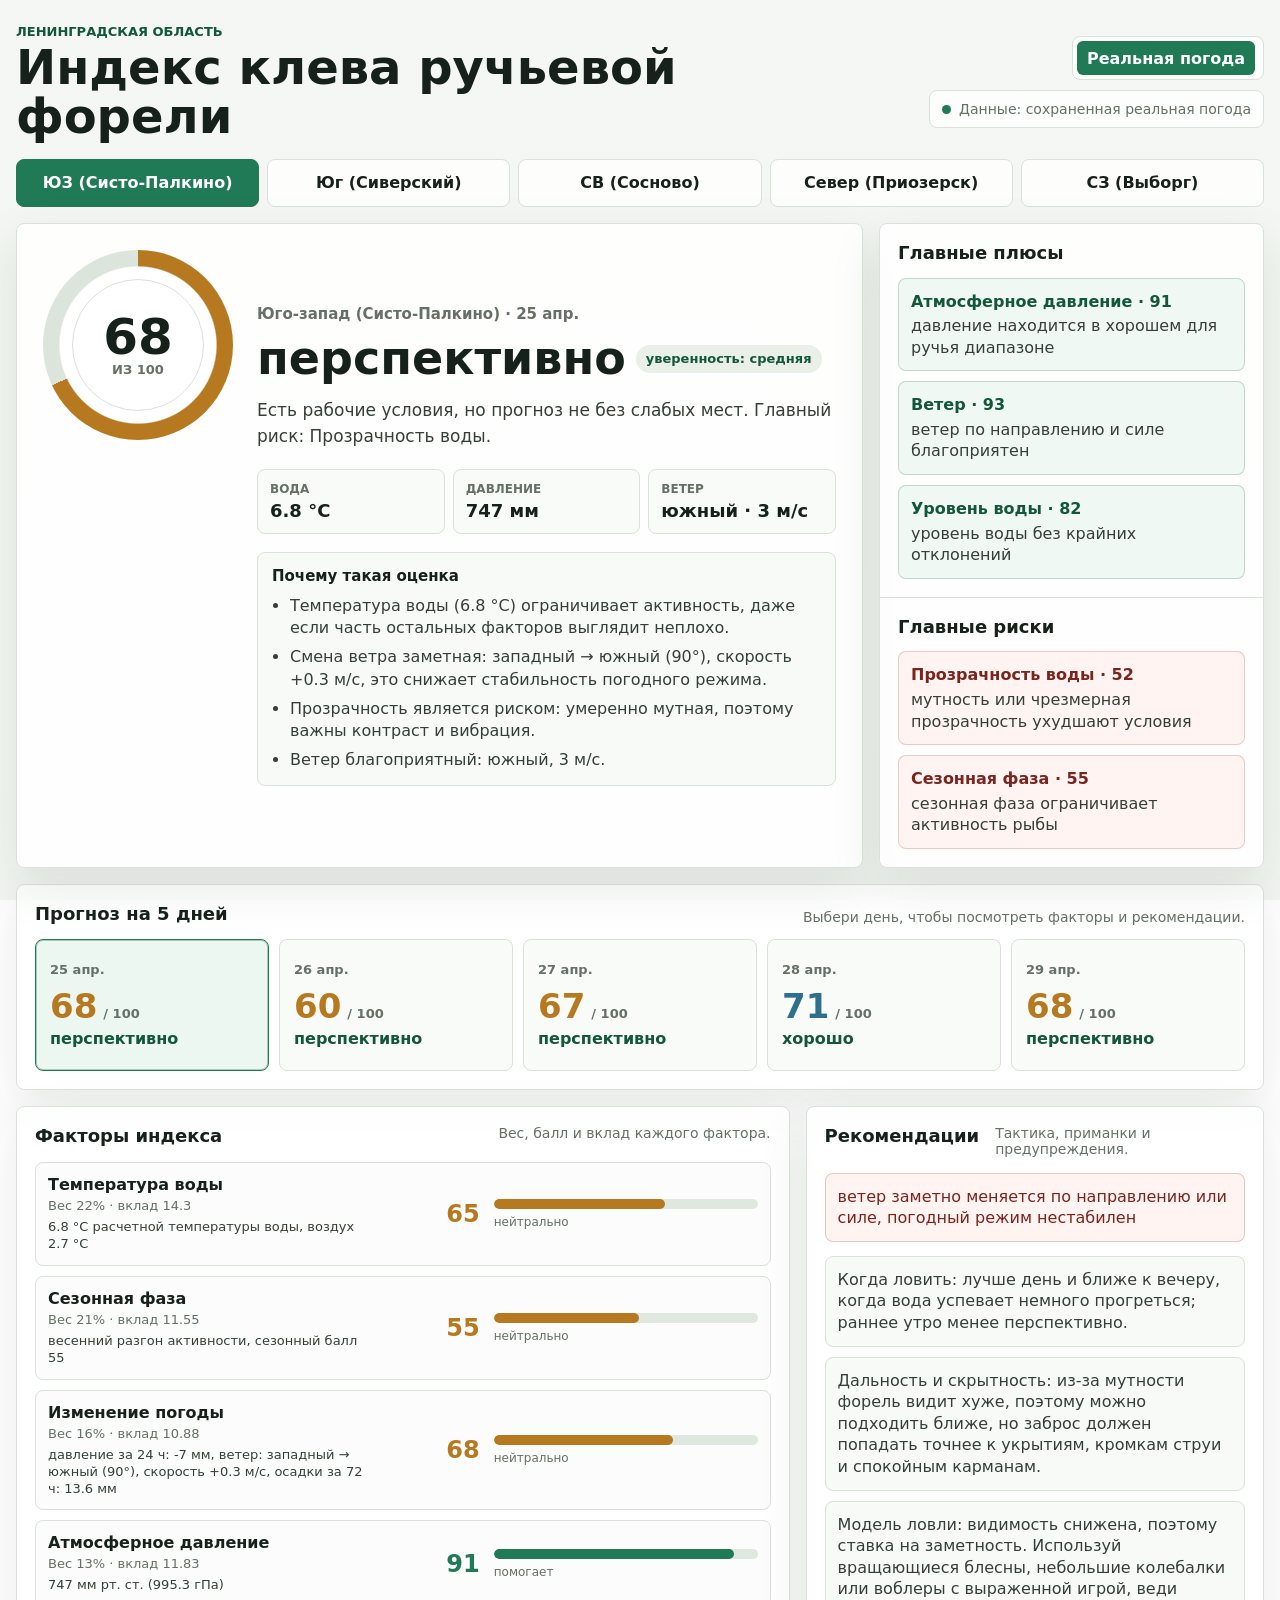
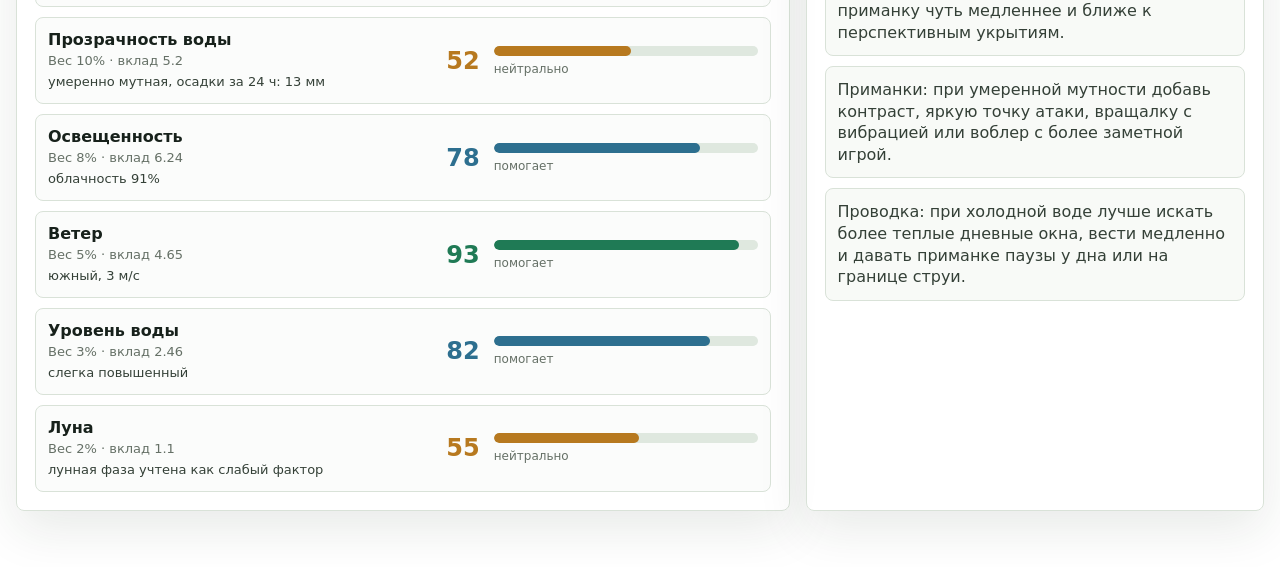
==== app/index.html @ 495b76ea "Use live weather by default" ====
<!doctype html>
<html lang="ru">
  <head>
    <meta charset="utf-8" />
    <meta name="viewport" content="width=device-width, initial-scale=1" />
    <title>Индекс клева ручьевой форели</title>
    <link rel="stylesheet" href="./styles.css" />
  </head>
  <body>
    <main class="app-shell">
      <header class="topbar">
        <div>
          <p class="eyebrow">Ленинградская область</p>
          <h1>Индекс клева ручьевой форели</h1>
        </div>
        <div class="top-actions">
          <div class="mode-switch" aria-label="Режим данных">
            <button class="mode-button active" type="button" data-mode="live">Реальная погода</button>
          </div>
          <div class="data-status">
            <span class="status-dot"></span>
            <span id="dataStatusText">Данные: загружаю погоду...</span>
          </div>
        </div>
      </header>

      <nav class="region-tabs" aria-label="Районы мониторинга" id="regionTabs"></nav>

      <section class="dashboard-grid">
        <article class="index-panel" id="indexPanel"></article>

        <aside class="side-panel">
          <section class="panel-block positive-block">
            <h2>Главные плюсы</h2>
            <ul class="driver-list" id="positiveDrivers"></ul>
          </section>
          <section class="panel-block risk-block">
            <h2>Главные риски</h2>
            <ul class="driver-list" id="negativeDrivers"></ul>
          </section>
        </aside>
      </section>

      <section class="forecast-section">
        <div class="section-header">
          <h2>Прогноз на 5 дней</h2>
          <p>Выбери день, чтобы посмотреть факторы и рекомендации.</p>
        </div>
        <div class="forecast-strip" id="forecastStrip"></div>
      </section>

      <section class="content-grid">
        <article class="panel">
          <div class="section-header compact">
            <h2>Факторы индекса</h2>
            <p>Вес, балл и вклад каждого фактора.</p>
          </div>
          <div class="factors-list" id="factorsList"></div>
        </article>

        <aside class="panel">
          <div class="section-header compact">
            <h2>Рекомендации</h2>
            <p>Тактика, приманки и предупреждения.</p>
          </div>
          <div id="warningsBlock"></div>
          <ul class="recommendation-list" id="recommendationsList"></ul>
        </aside>
      </section>
    </main>

    <script src="./live-data.js"></script>
    <script src="./online-engine.js"></script>
    <script src="./app.js"></script>
  </body>
</html>
---- app/styles.css ----
:root {
  color-scheme: light;
  --bg: #f3f6f2;
  --surface: #ffffff;
  --surface-soft: #eaf0e7;
  --ink: #17211b;
  --muted: #657066;
  --line: #d9e2d8;
  --accent: #1f7a55;
  --accent-deep: #13573b;
  --amber: #b7791f;
  --red: #b43a32;
  --blue: #2d6f8f;
  --shadow: 0 18px 50px rgba(28, 45, 34, 0.10);
}

* {
  box-sizing: border-box;
}

body {
  margin: 0;
  min-height: 100vh;
  background:
    linear-gradient(180deg, rgba(243, 246, 242, 0.94), rgba(243, 246, 242, 1)),
    url("https://images.unsplash.com/photo-1500530855697-b586d89ba3ee?auto=format&fit=crop&w=1800&q=80");
  background-size: cover;
  background-attachment: fixed;
  color: var(--ink);
  font-family:
    Inter, ui-sans-serif, system-ui, -apple-system, BlinkMacSystemFont, "Segoe UI",
    sans-serif;
}

button,
input,
select {
  font: inherit;
}

.app-shell {
  width: min(1360px, calc(100% - 32px));
  margin: 0 auto;
  padding: 24px 0 40px;
}

.topbar {
  display: flex;
  align-items: center;
  justify-content: space-between;
  gap: 20px;
  margin-bottom: 18px;
}

.eyebrow {
  margin: 0 0 4px;
  color: var(--accent-deep);
  font-size: 13px;
  font-weight: 800;
  letter-spacing: 0;
  text-transform: uppercase;
}

h1,
h2,
p {
  margin: 0;
}

h1 {
  font-size: clamp(28px, 4vw, 48px);
  line-height: 1.02;
  letter-spacing: 0;
}

h2 {
  font-size: 18px;
  line-height: 1.2;
  letter-spacing: 0;
}

.top-actions {
  display: flex;
  align-items: center;
  justify-content: flex-end;
  flex-wrap: wrap;
  gap: 10px;
}

.data-status {
  display: inline-flex;
  align-items: center;
  gap: 8px;
  padding: 10px 12px;
  border: 1px solid var(--line);
  border-radius: 8px;
  background: rgba(255, 255, 255, 0.78);
  color: var(--muted);
  font-size: 14px;
  white-space: nowrap;
}

.mode-switch {
  display: inline-grid;
  grid-template-columns: repeat(2, auto);
  gap: 4px;
  padding: 4px;
  border: 1px solid var(--line);
  border-radius: 8px;
  background: rgba(255, 255, 255, 0.78);
}

.mode-button {
  min-height: 34px;
  padding: 6px 10px;
  border: 0;
  border-radius: 6px;
  background: transparent;
  color: var(--muted);
  cursor: pointer;
  font-weight: 900;
  white-space: nowrap;
}

.mode-button.active {
  background: var(--accent);
  color: white;
}

.status-dot {
  width: 9px;
  height: 9px;
  border-radius: 50%;
  background: var(--accent);
}

.region-tabs {
  display: grid;
  grid-template-columns: repeat(5, minmax(0, 1fr));
  gap: 8px;
  margin-bottom: 16px;
}

.region-tab {
  min-height: 48px;
  border: 1px solid var(--line);
  border-radius: 8px;
  background: rgba(255, 255, 255, 0.80);
  color: var(--ink);
  cursor: pointer;
  font-weight: 800;
  transition:
    border-color 160ms ease,
    background 160ms ease,
    transform 160ms ease;
}

.region-tab:hover {
  transform: translateY(-1px);
  border-color: rgba(31, 122, 85, 0.45);
}

.region-tab.active {
  background: var(--accent);
  color: white;
  border-color: var(--accent);
}

.dashboard-grid {
  display: grid;
  grid-template-columns: minmax(0, 1.65fr) minmax(300px, 0.75fr);
  gap: 16px;
  margin-bottom: 16px;
}

.index-panel,
.side-panel,
.panel {
  border: 1px solid var(--line);
  border-radius: 8px;
  background: rgba(255, 255, 255, 0.88);
  box-shadow: var(--shadow);
}

.index-panel {
  display: grid;
  grid-template-columns: auto minmax(0, 1fr);
  gap: 24px;
  min-height: 270px;
  padding: 26px;
}

.score-ring {
  display: grid;
  place-items: center;
  width: 190px;
  height: 190px;
  border-radius: 50%;
  background:
    radial-gradient(circle at center, #fff 0 58%, transparent 59%),
    conic-gradient(var(--score-color) calc(var(--score) * 1%), #dce5dc 0);
}

.score-value {
  display: flex;
  flex-direction: column;
  align-items: center;
  justify-content: center;
  width: 132px;
  height: 132px;
  border-radius: 50%;
  background: white;
  border: 1px solid var(--line);
}

.score-value strong {
  font-size: 50px;
  line-height: 1;
}

.score-value span {
  color: var(--muted);
  font-size: 13px;
  font-weight: 800;
  text-transform: uppercase;
}

.index-copy {
  min-width: 0;
  align-self: center;
}

.region-name {
  color: var(--muted);
  font-size: 15px;
  font-weight: 800;
}

.rating-row {
  display: flex;
  align-items: center;
  flex-wrap: wrap;
  gap: 10px;
  margin: 8px 0 12px;
}

.rating-row h2 {
  font-size: clamp(30px, 4vw, 46px);
}

.pill {
  display: inline-flex;
  align-items: center;
  min-height: 28px;
  padding: 4px 10px;
  border-radius: 999px;
  background: var(--surface-soft);
  color: var(--accent-deep);
  font-size: 13px;
  font-weight: 800;
}

.summary {
  max-width: 760px;
  color: #344037;
  font-size: 17px;
  line-height: 1.5;
}

.analytics-block {
  margin-top: 18px;
  padding: 14px;
  border: 1px solid var(--line);
  border-radius: 8px;
  background: #f8faf7;
}

.analytics-block h3 {
  margin: 0 0 10px;
  font-size: 15px;
  line-height: 1.2;
}

.analytics-block ul {
  display: grid;
  gap: 7px;
  margin: 0;
  padding-left: 18px;
  color: #344037;
  line-height: 1.38;
}

.meta-grid {
  display: grid;
  grid-template-columns: repeat(3, minmax(0, 1fr));
  gap: 8px;
  margin-top: 20px;
}

.meta-item {
  padding: 12px;
  border: 1px solid var(--line);
  border-radius: 8px;
  background: #f9fbf8;
}

.meta-label {
  display: block;
  color: var(--muted);
  font-size: 12px;
  font-weight: 800;
  text-transform: uppercase;
}

.meta-value {
  display: block;
  margin-top: 4px;
  font-size: 18px;
  font-weight: 900;
}

.side-panel {
  display: grid;
  gap: 0;
}

.panel-block {
  padding: 18px;
}

.panel-block + .panel-block {
  border-top: 1px solid var(--line);
}

.driver-list,
.recommendation-list {
  display: grid;
  gap: 10px;
  margin: 14px 0 0;
  padding: 0;
  list-style: none;
}

.driver-list li,
.recommendation-list li {
  padding: 12px;
  border-radius: 8px;
  background: #f8faf7;
  border: 1px solid var(--line);
  color: #344037;
  line-height: 1.35;
}

.positive-block .driver-list li {
  border-color: rgba(31, 122, 85, 0.24);
  background: #f0f8f3;
}

.positive-block .driver-list strong {
  color: var(--accent-deep);
}

.risk-block .driver-list li {
  border-color: rgba(180, 58, 50, 0.24);
  background: #fff4f2;
}

.risk-block .driver-list strong {
  color: #7a241e;
}

.driver-list strong {
  display: block;
  margin-bottom: 3px;
  color: var(--ink);
}

.forecast-section,
.panel {
  margin-bottom: 16px;
}

.forecast-section {
  padding: 18px;
  border: 1px solid var(--line);
  border-radius: 8px;
  background: rgba(255, 255, 255, 0.88);
  box-shadow: var(--shadow);
}

.section-header {
  display: flex;
  align-items: end;
  justify-content: space-between;
  gap: 16px;
  margin-bottom: 14px;
}

.section-header p {
  color: var(--muted);
  font-size: 14px;
}

.section-header.compact {
  align-items: start;
  margin-bottom: 16px;
}

.forecast-strip {
  display: grid;
  grid-template-columns: repeat(5, minmax(0, 1fr));
  gap: 10px;
}

.forecast-card {
  min-height: 132px;
  padding: 14px;
  border: 1px solid var(--line);
  border-radius: 8px;
  background: #f9fbf8;
  cursor: pointer;
  text-align: left;
}

.forecast-card.active {
  border-color: var(--accent);
  background: #edf7f1;
  box-shadow: inset 0 0 0 1px rgba(31, 122, 85, 0.35);
}

.forecast-date {
  color: var(--muted);
  font-size: 13px;
  font-weight: 800;
}

.forecast-score {
  display: flex;
  align-items: baseline;
  gap: 6px;
  margin: 12px 0 6px;
}

.forecast-score strong {
  font-size: 34px;
  line-height: 1;
}

.forecast-score span {
  color: var(--muted);
  font-size: 13px;
  font-weight: 800;
}

.forecast-rating {
  color: var(--accent-deep);
  font-weight: 900;
}

.content-grid {
  display: grid;
  grid-template-columns: minmax(0, 1.35fr) minmax(320px, 0.8fr);
  gap: 16px;
}

.panel {
  padding: 18px;
}

.factors-list {
  display: grid;
  gap: 10px;
}

.factor-row {
  display: grid;
  grid-template-columns: minmax(180px, 1fr) 88px minmax(160px, 0.8fr);
  gap: 14px;
  align-items: center;
  padding: 12px;
  border: 1px solid var(--line);
  border-radius: 8px;
  background: #fbfcfb;
}

.factor-title {
  min-width: 0;
}

.factor-title strong {
  display: block;
  line-height: 1.25;
}

.factor-title span {
  color: var(--muted);
  font-size: 13px;
}

.factor-title em {
  display: block;
  margin-top: 5px;
  color: #344037;
  font-size: 13px;
  font-style: normal;
  line-height: 1.3;
}

.factor-score {
  font-size: 24px;
  font-weight: 900;
  text-align: right;
}

.bar-track {
  height: 10px;
  overflow: hidden;
  border-radius: 999px;
  background: #dfe8df;
}

.bar-fill {
  height: 100%;
  width: var(--width);
  border-radius: inherit;
  background: var(--bar-color);
}

.factor-note {
  margin-top: 6px;
  color: var(--muted);
  font-size: 12px;
}

.warnings {
  display: grid;
  gap: 8px;
  margin-bottom: 14px;
}

.warning {
  padding: 12px;
  border: 1px solid rgba(180, 58, 50, 0.25);
  border-radius: 8px;
  background: #fff4f2;
  color: #7a241e;
  line-height: 1.35;
}

.empty-state {
  color: var(--muted);
}

@media (max-width: 980px) {
  .dashboard-grid,
  .content-grid {
    grid-template-columns: 1fr;
  }

  .region-tabs,
  .forecast-strip {
    grid-template-columns: repeat(2, minmax(0, 1fr));
  }
}

@media (max-width: 680px) {
  .app-shell {
    width: min(100% - 20px, 1360px);
    padding-top: 14px;
  }

  .topbar {
    align-items: flex-start;
    flex-direction: column;
  }

  .top-actions {
    width: 100%;
    justify-content: flex-start;
  }

  .region-tabs,
  .forecast-strip {
    grid-template-columns: 1fr;
  }

  .index-panel {
    grid-template-columns: 1fr;
    padding: 18px;
  }

  .score-ring {
    width: 160px;
    height: 160px;
  }

  .score-value {
    width: 112px;
    height: 112px;
  }

  .score-value strong {
    font-size: 42px;
  }

  .meta-grid {
    grid-template-columns: 1fr;
  }

  .section-header {
    display: block;
  }

  .section-header p {
    margin-top: 4px;
  }

  .factor-row {
    grid-template-columns: 1fr;
    gap: 8px;
  }

  .factor-score {
    text-align: left;
  }
}
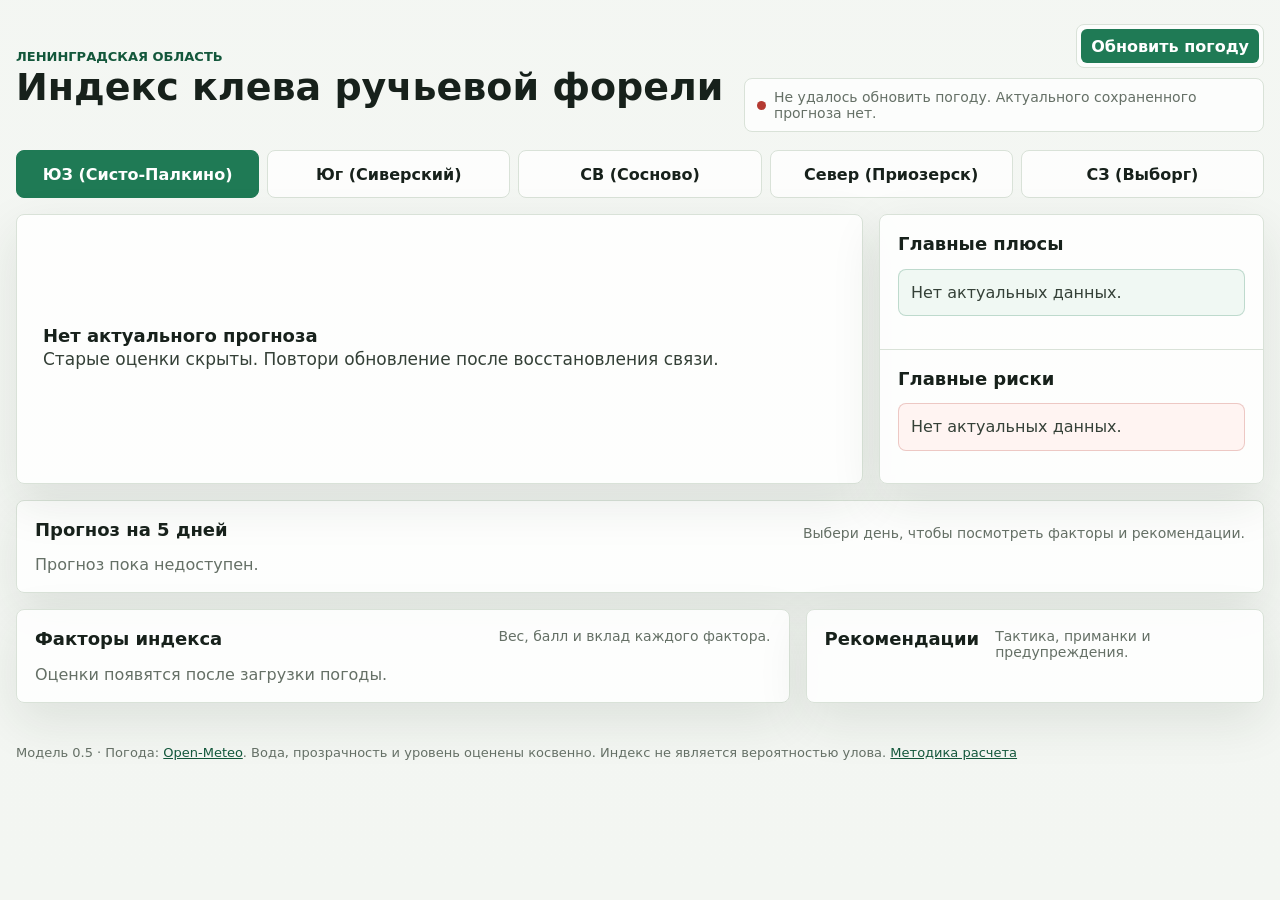
==== commit f57e1387: "Fix forecast freshness, weather calculations and explanations" ====
--- a/app/index.html
+++ b/app/index.html
@@ -4,7 +4,7 @@
     <meta charset="utf-8" />
     <meta name="viewport" content="width=device-width, initial-scale=1" />
     <title>Индекс клева ручьевой форели</title>
-    <link rel="stylesheet" href="./styles.css" />
+    <link rel="stylesheet" href="./styles.css?v=0.5" />
   </head>
   <body>
     <main class="app-shell">
@@ -14,12 +14,12 @@
           <h1>Индекс клева ручьевой форели</h1>
         </div>
         <div class="top-actions">
-          <div class="mode-switch" aria-label="Режим данных">
-            <button class="mode-button active" type="button" data-mode="live">Реальная погода</button>
+          <div class="mode-switch" aria-label="Обновление данных">
+            <button class="mode-button active" type="button" data-mode="live">Обновить погоду</button>
           </div>
           <div class="data-status">
             <span class="status-dot"></span>
-            <span id="dataStatusText">Данные: загружаю погоду...</span>
+            <span id="dataStatusText" role="status" aria-live="polite">Данные: загружаю погоду...</span>
           </div>
         </div>
       </header>
@@ -67,10 +67,12 @@
           <ul class="recommendation-list" id="recommendationsList"></ul>
         </aside>
       </section>
+      <footer class="model-note">Модель 0.5 · Погода: <a href="https://open-meteo.com/">Open-Meteo</a>. Вода, прозрачность и уровень оценены косвенно. Индекс не является вероятностью улова. <a href="https://github.com/Xenobiotik/trout-dashboard/blob/main/docs/model-v0.5.md">Методика расчета</a></footer>
     </main>
 
-    <script src="./live-data.js"></script>
-    <script src="./online-engine.js"></script>
-    <script src="./app.js"></script>
+    <script src="./live-data.js?v=0.5"></script>
+    <script src="./online-engine.js?v=0.5"></script>
+    <script src="./data-cache.js?v=0.5"></script>
+    <script src="./app.js?v=0.5"></script>
   </body>
 </html>
--- a/app/styles.css
+++ b/app/styles.css
@@ -68,7 +68,7 @@
 }
 
 h1 {
-  font-size: clamp(28px, 4vw, 48px);
+  font-size: 38px;
   line-height: 1.02;
   letter-spacing: 0;
 }
@@ -85,6 +85,8 @@
   justify-content: flex-end;
   flex-wrap: wrap;
   gap: 10px;
+  max-width: 520px;
+  min-width: 0;
 }
 
 .data-status {
@@ -97,12 +99,13 @@
   background: rgba(255, 255, 255, 0.78);
   color: var(--muted);
   font-size: 14px;
-  white-space: nowrap;
+  white-space: normal;
+  overflow-wrap: anywhere;
 }
 
 .mode-switch {
   display: inline-grid;
-  grid-template-columns: repeat(2, auto);
+  grid-template-columns: auto;
   gap: 4px;
   padding: 4px;
   border: 1px solid var(--line);
@@ -132,7 +135,16 @@
   height: 9px;
   border-radius: 50%;
   background: var(--accent);
-}
+  flex-shrink: 0;
+}
+
+.data-status[data-status="error"] .status-dot { background: var(--red); }
+.data-status[data-status="fallback"] .status-dot,
+.data-status[data-status="loading"] .status-dot { background: var(--amber); }
+.mode-button:disabled { opacity: .65; cursor: wait; }
+.calculation { margin: 10px 0; padding: 10px 0; border-block: 1px solid var(--line); font-size: 14px; line-height: 1.6; overflow-wrap: anywhere; }
+.model-note { margin-top: 24px; color: var(--muted); font-size: 13px; line-height: 1.6; }
+.model-note a { color: var(--accent-deep); }
 
 .region-tabs {
   display: grid;
@@ -564,6 +576,7 @@
 }
 
 @media (max-width: 680px) {
+  h1 { font-size: 28px; }
   .app-shell {
     width: min(100% - 20px, 1360px);
     padding-top: 14px;
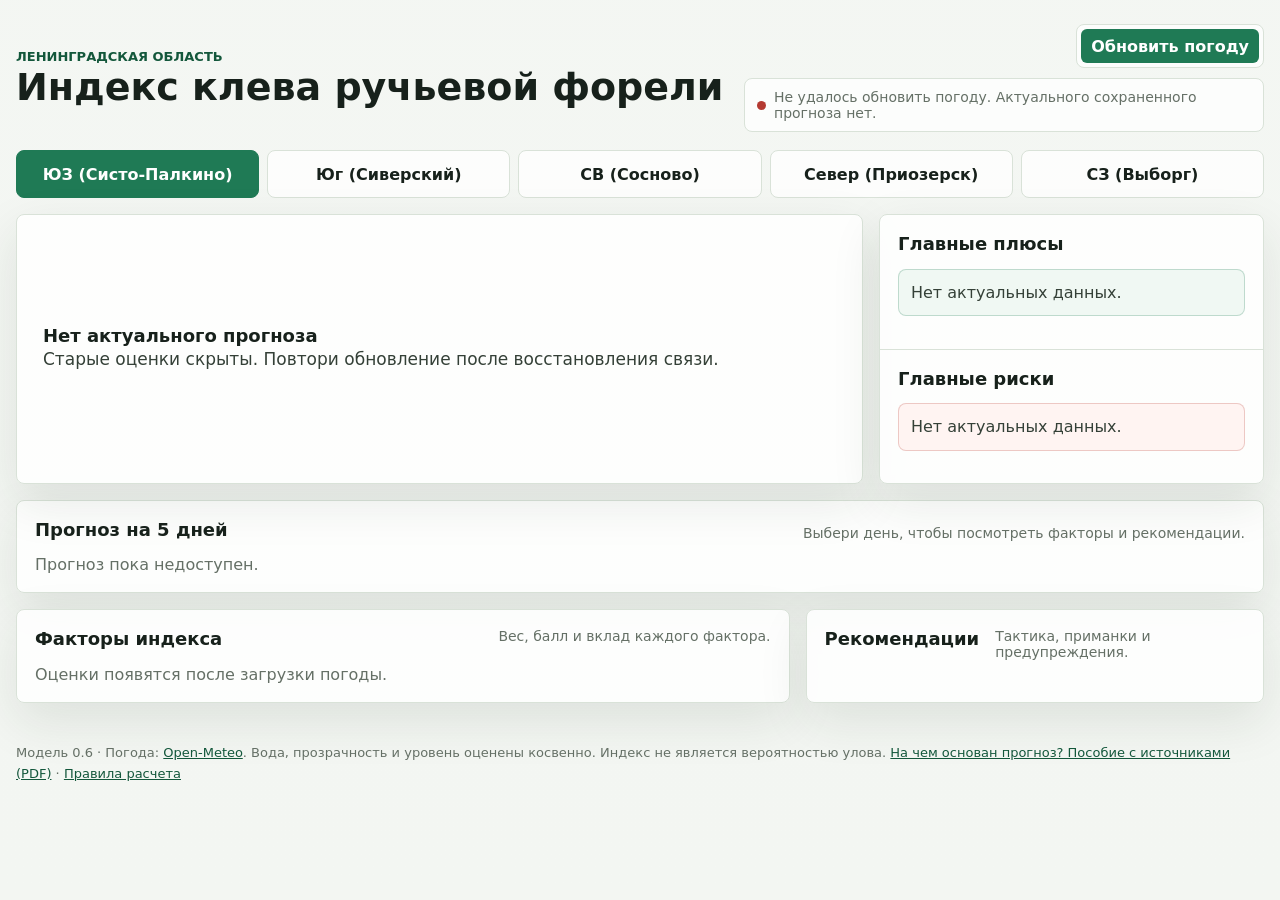
==== commit 33a56d07: "Adopt seven-factor trout index and publish methodology" ====
--- a/app/index.html
+++ b/app/index.html
@@ -67,12 +67,12 @@
           <ul class="recommendation-list" id="recommendationsList"></ul>
         </aside>
       </section>
-      <footer class="model-note">Модель 0.5 · Погода: <a href="https://open-meteo.com/">Open-Meteo</a>. Вода, прозрачность и уровень оценены косвенно. Индекс не является вероятностью улова. <a href="https://github.com/Xenobiotik/trout-dashboard/blob/main/docs/model-v0.5.md">Методика расчета</a></footer>
+      <footer class="model-note">Модель 0.6 · Погода: <a href="https://open-meteo.com/">Open-Meteo</a>. Вода, прозрачность и уровень оценены косвенно. Индекс не является вероятностью улова. <a href="../docs/methodology.pdf" target="_blank" rel="noopener">На чем основан прогноз? Пособие с источниками (PDF)</a> · <a href="https://github.com/Xenobiotik/trout-dashboard/blob/main/docs/model-v0.6.md">Правила расчета</a></footer>
     </main>
 
-    <script src="./live-data.js?v=0.5"></script>
-    <script src="./online-engine.js?v=0.5"></script>
-    <script src="./data-cache.js?v=0.5"></script>
-    <script src="./app.js?v=0.5"></script>
+    <script src="./live-data.js?v=0.6"></script>
+    <script src="./online-engine.js?v=0.6"></script>
+    <script src="./data-cache.js?v=0.6"></script>
+    <script src="./app.js?v=0.6"></script>
   </body>
 </html>
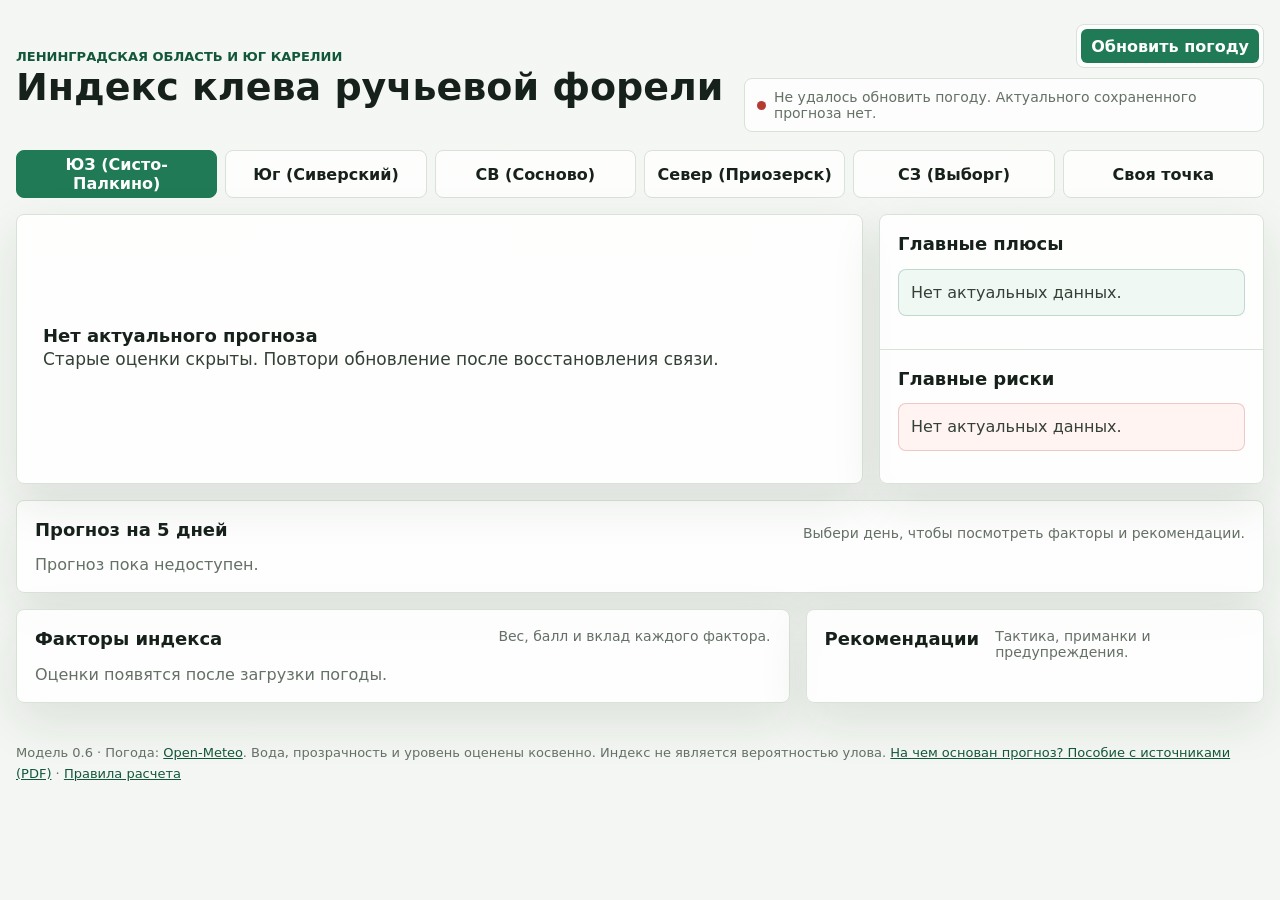
==== commit 2f86f3a9: "Add private custom-coordinate forecasts with isolated cache" ====
--- a/app/index.html
+++ b/app/index.html
@@ -4,13 +4,13 @@
     <meta charset="utf-8" />
     <meta name="viewport" content="width=device-width, initial-scale=1" />
     <title>Индекс клева ручьевой форели</title>
-    <link rel="stylesheet" href="./styles.css?v=0.5" />
+    <link rel="stylesheet" href="./styles.css?v=0.7" />
   </head>
   <body>
     <main class="app-shell">
       <header class="topbar">
         <div>
-          <p class="eyebrow">Ленинградская область</p>
+          <p class="eyebrow">Ленинградская область и юг Карелии</p>
           <h1>Индекс клева ручьевой форели</h1>
         </div>
         <div class="top-actions">
@@ -25,6 +25,22 @@
       </header>
 
       <nav class="region-tabs" aria-label="Районы мониторинга" id="regionTabs"></nav>
+
+      <section class="custom-location" id="customLocation" aria-label="Своя точка" hidden>
+        <form id="locationForm" class="location-form" novalidate>
+          <label>Координаты (широта, долгота)
+            <input id="locationCoordinates" type="text" inputmode="text" placeholder="60.557705, 30.253624" maxlength="80" autocomplete="off" spellcheck="false" aria-describedby="locationError locationPrivacy" required />
+          </label>
+          <label>Название (необязательно)
+            <input id="locationName" type="text" placeholder="Моё место" maxlength="60" autocomplete="off" />
+          </label>
+          <button type="submit" class="location-submit" id="locationSubmit">Рассчитать</button>
+          <button type="button" class="location-remove" id="locationRemove" hidden>Удалить точку</button>
+        </form>
+        <p id="locationError" class="location-error" role="alert"></p>
+        <p id="locationMessage" class="location-message" role="status" aria-live="polite"></p>
+        <p id="locationPrivacy" class="location-note">Точка сохраняется только в этом браузере. Координаты передаются Open-Meteo для получения погоды, название не передается. Температура воды, прозрачность и уровень остаются расчетными, а не измеренными в ручье. Время указано по Москве.</p>
+      </section>
 
       <section class="dashboard-grid">
         <article class="index-panel" id="indexPanel"></article>
@@ -71,8 +87,9 @@
     </main>
 
     <script src="./live-data.js?v=0.6"></script>
-    <script src="./online-engine.js?v=0.6"></script>
-    <script src="./data-cache.js?v=0.6"></script>
-    <script src="./app.js?v=0.6"></script>
+    <script src="./online-engine.js?v=0.7"></script>
+    <script src="./data-cache.js?v=0.7"></script>
+    <script src="./custom-location.js?v=0.7"></script>
+    <script src="./app.js?v=0.7"></script>
   </body>
 </html>
--- a/app/styles.css
+++ b/app/styles.css
@@ -148,7 +148,7 @@
 
 .region-tabs {
   display: grid;
-  grid-template-columns: repeat(5, minmax(0, 1fr));
+  grid-template-columns: repeat(6, minmax(0, 1fr));
   gap: 8px;
   margin-bottom: 16px;
 }
@@ -177,6 +177,22 @@
   color: white;
   border-color: var(--accent);
 }
+
+[hidden] { display: none !important; }
+.custom-location { margin: 0 0 20px; padding: 4px 0 16px; border-bottom: 1px solid var(--line); }
+.location-form { display: flex; flex-wrap: wrap; align-items: end; gap: 12px; }
+.location-form label { flex: 1 1 230px; min-width: 0; display: grid; gap: 6px; font-size: 14px; font-weight: 700; }
+.location-form input { min-width: 0; width: 100%; min-height: 44px; padding: 10px 12px; border: 1px solid var(--line); border-radius: 6px; background: white; color: var(--ink); }
+.location-form button { min-height: 44px; padding: 10px 16px; border: 1px solid var(--accent); border-radius: 6px; cursor: pointer; font-weight: 700; }
+.location-submit { background: var(--accent); color: white; }
+.location-remove { background: transparent; color: var(--accent-deep); }
+.location-form button:disabled { opacity: .65; cursor: wait; }
+.location-form input[aria-invalid="true"] { border-color: var(--red); }
+button:focus-visible, input:focus-visible { outline: 3px solid var(--blue); outline-offset: 3px; }
+.location-error { color: var(--red); font-size: 14px; line-height: 1.5; }
+.location-message, .location-note { color: var(--muted); font-size: 13px; line-height: 1.5; }
+.location-error:not(:empty), .location-message:not(:empty), .location-note { margin-top: 8px; }
+.region-name { overflow-wrap: anywhere; }
 
 .dashboard-grid {
   display: grid;
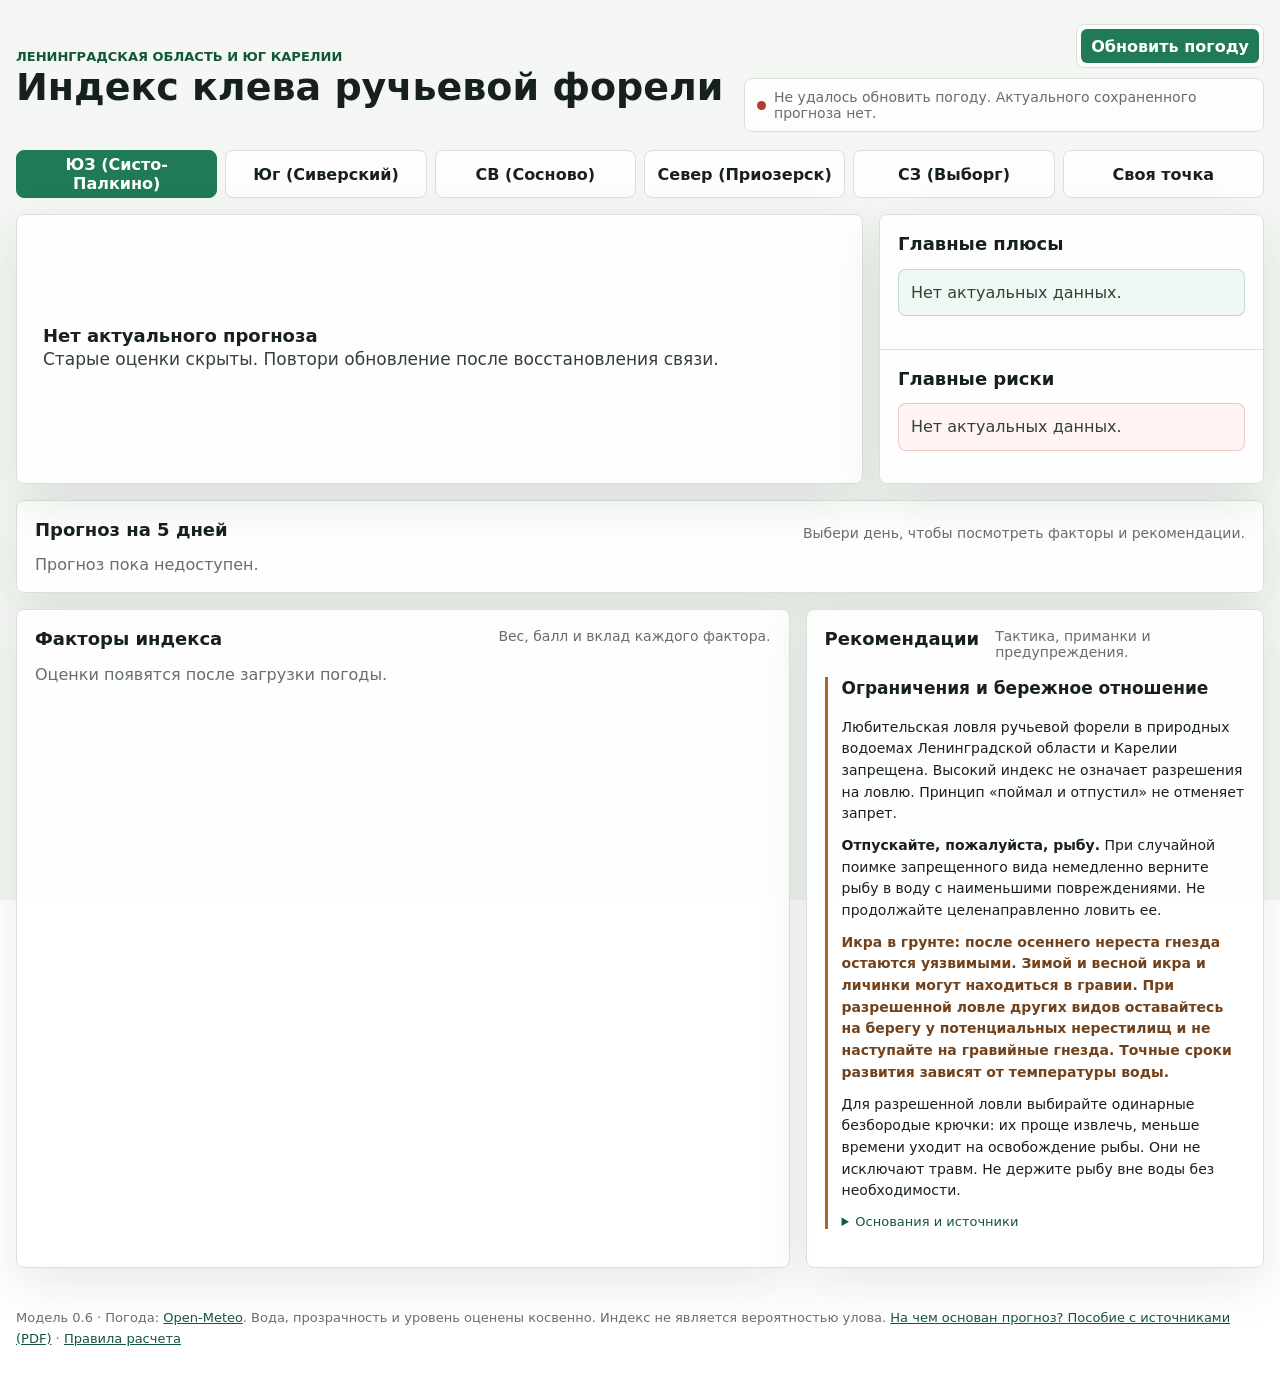
==== commit ed3bdde8: "Clarify confidence and dates, simplify points, add fishing care notices" ====
--- a/app/index.html
+++ b/app/index.html
@@ -4,7 +4,7 @@
     <meta charset="utf-8" />
     <meta name="viewport" content="width=device-width, initial-scale=1" />
     <title>Индекс клева ручьевой форели</title>
-    <link rel="stylesheet" href="./styles.css?v=0.7" />
+    <link rel="stylesheet" href="./styles.css?v=0.8" />
   </head>
   <body>
     <main class="app-shell">
@@ -31,15 +31,12 @@
           <label>Координаты (широта, долгота)
             <input id="locationCoordinates" type="text" inputmode="text" placeholder="60.557705, 30.253624" maxlength="80" autocomplete="off" spellcheck="false" aria-describedby="locationError locationPrivacy" required />
           </label>
-          <label>Название (необязательно)
-            <input id="locationName" type="text" placeholder="Моё место" maxlength="60" autocomplete="off" />
-          </label>
           <button type="submit" class="location-submit" id="locationSubmit">Рассчитать</button>
           <button type="button" class="location-remove" id="locationRemove" hidden>Удалить точку</button>
         </form>
         <p id="locationError" class="location-error" role="alert"></p>
         <p id="locationMessage" class="location-message" role="status" aria-live="polite"></p>
-        <p id="locationPrivacy" class="location-note">Точка сохраняется только в этом браузере. Координаты передаются Open-Meteo для получения погоды, название не передается. Температура воды, прозрачность и уровень остаются расчетными, а не измеренными в ручье. Время указано по Москве.</p>
+        <p id="locationPrivacy" class="location-note">Точка сохраняется только в этом браузере. Координаты передаются Open-Meteo для получения погоды. Температура воды, прозрачность и уровень остаются расчетными, а не измеренными в ручье. Время указано по Москве.</p>
       </section>
 
       <section class="dashboard-grid">
@@ -79,7 +76,21 @@
             <h2>Рекомендации</h2>
             <p>Тактика, приманки и предупреждения.</p>
           </div>
+          <section class="fishing-care" aria-labelledby="fishingCareTitle">
+            <h3 id="fishingCareTitle">Ограничения и бережное отношение</h3>
+            <p>Любительская ловля ручьевой форели в природных водоемах Ленинградской области и Карелии запрещена. Высокий индекс не означает разрешения на ловлю. Принцип «поймал и отпустил» не отменяет запрет.</p>
+            <p><strong>Отпускайте, пожалуйста, рыбу.</strong> При случайной поимке запрещенного вида немедленно верните рыбу в воду с наименьшими повреждениями. Не продолжайте целенаправленно ловить ее.</p>
+            <p id="spawningAdvice" class="spawning-advice" hidden></p>
+            <p>Для разрешенной ловли выбирайте одинарные безбородые крючки: их проще извлечь, меньше времени уходит на освобождение рыбы. Они не исключают травм. Не держите рыбу вне воды без необходимости.</p>
+            <details class="care-sources">
+              <summary>Основания и источники</summary>
+              <p>Западный бассейн, включая Ладогу: <a href="https://fish.gov.ru/wp-content/uploads/2025/11/zapadnye.pdf" target="_blank" rel="noopener">правила рыболовства, пункты 25.2, 26.3 и 28.3</a>. Остальная Карелия: <a href="https://fish.gov.ru/wp-content/uploads/2025/11/severnye.pdf" target="_blank" rel="noopener">пункт 6 правил Северного бассейна</a> запрещает вылов видов региональных Красных книг; <a href="https://www.zapkivach.ru/company/projects/fauna/ikhtiofauna-zapovednika/" target="_blank" rel="noopener">ручьевая форель включена в Красную книгу Карелии</a>.</p>
+              <p>О гнездах с икрой и риске вытаптывания: <a href="https://www.wildtrout.org/wttblog/life-between-gravel-grains" target="_blank" rel="noopener">Wild Trout Trust</a>; о бережном освобождении рыбы: <a href="https://www.wildtrout.org/trout-facts" target="_blank" rel="noopener">Trout Facts</a>.</p>
+              <p>Проверено 30.09.2026 (ср). Сроки нереста различаются между ручьями. Сезонное предупреждение носит предосторожный характер, а не устанавливает срок запрета. Для конкретного водоема проверьте также местные ограничения и режим охраны. Координаты не определяют правовой статус места автоматически.</p>
+            </details>
+          </section>
           <div id="warningsBlock"></div>
+          <p class="tactics-scope" id="tacticsScope" hidden>Общие приемы ниже применимы только там, где ловля соответствующего вида разрешена.</p>
           <ul class="recommendation-list" id="recommendationsList"></ul>
         </aside>
       </section>
@@ -89,7 +100,7 @@
     <script src="./live-data.js?v=0.6"></script>
     <script src="./online-engine.js?v=0.7"></script>
     <script src="./data-cache.js?v=0.7"></script>
-    <script src="./custom-location.js?v=0.7"></script>
-    <script src="./app.js?v=0.7"></script>
+    <script src="./custom-location.js?v=0.8"></script>
+    <script src="./app.js?v=0.8"></script>
   </body>
 </html>
--- a/app/styles.css
+++ b/app/styles.css
@@ -295,6 +295,28 @@
   line-height: 1.5;
 }
 
+.confidence-note {
+  margin-bottom: 12px;
+  color: var(--muted);
+  font-size: 14px;
+  line-height: 1.5;
+}
+
+.fishing-care {
+  margin-bottom: 20px;
+  padding-left: 14px;
+  border-left: 3px solid #aa6727;
+}
+
+.fishing-care h3 { font-size: 17px; line-height: 1.35; }
+.fishing-care p, .tactics-scope { margin-top: 10px; font-size: 14px; line-height: 1.55; }
+.spawning-advice { color: #71421b; font-weight: 600; }
+.care-sources { margin-top: 12px; color: var(--muted); font-size: 13px; }
+.care-sources summary { cursor: pointer; color: var(--accent-deep); }
+.care-sources p { font-size: 13px; }
+.care-sources a { color: var(--accent-deep); overflow-wrap: anywhere; }
+.tactics-scope { margin-bottom: 12px; color: var(--muted); }
+
 .analytics-block {
   margin-top: 18px;
   padding: 14px;
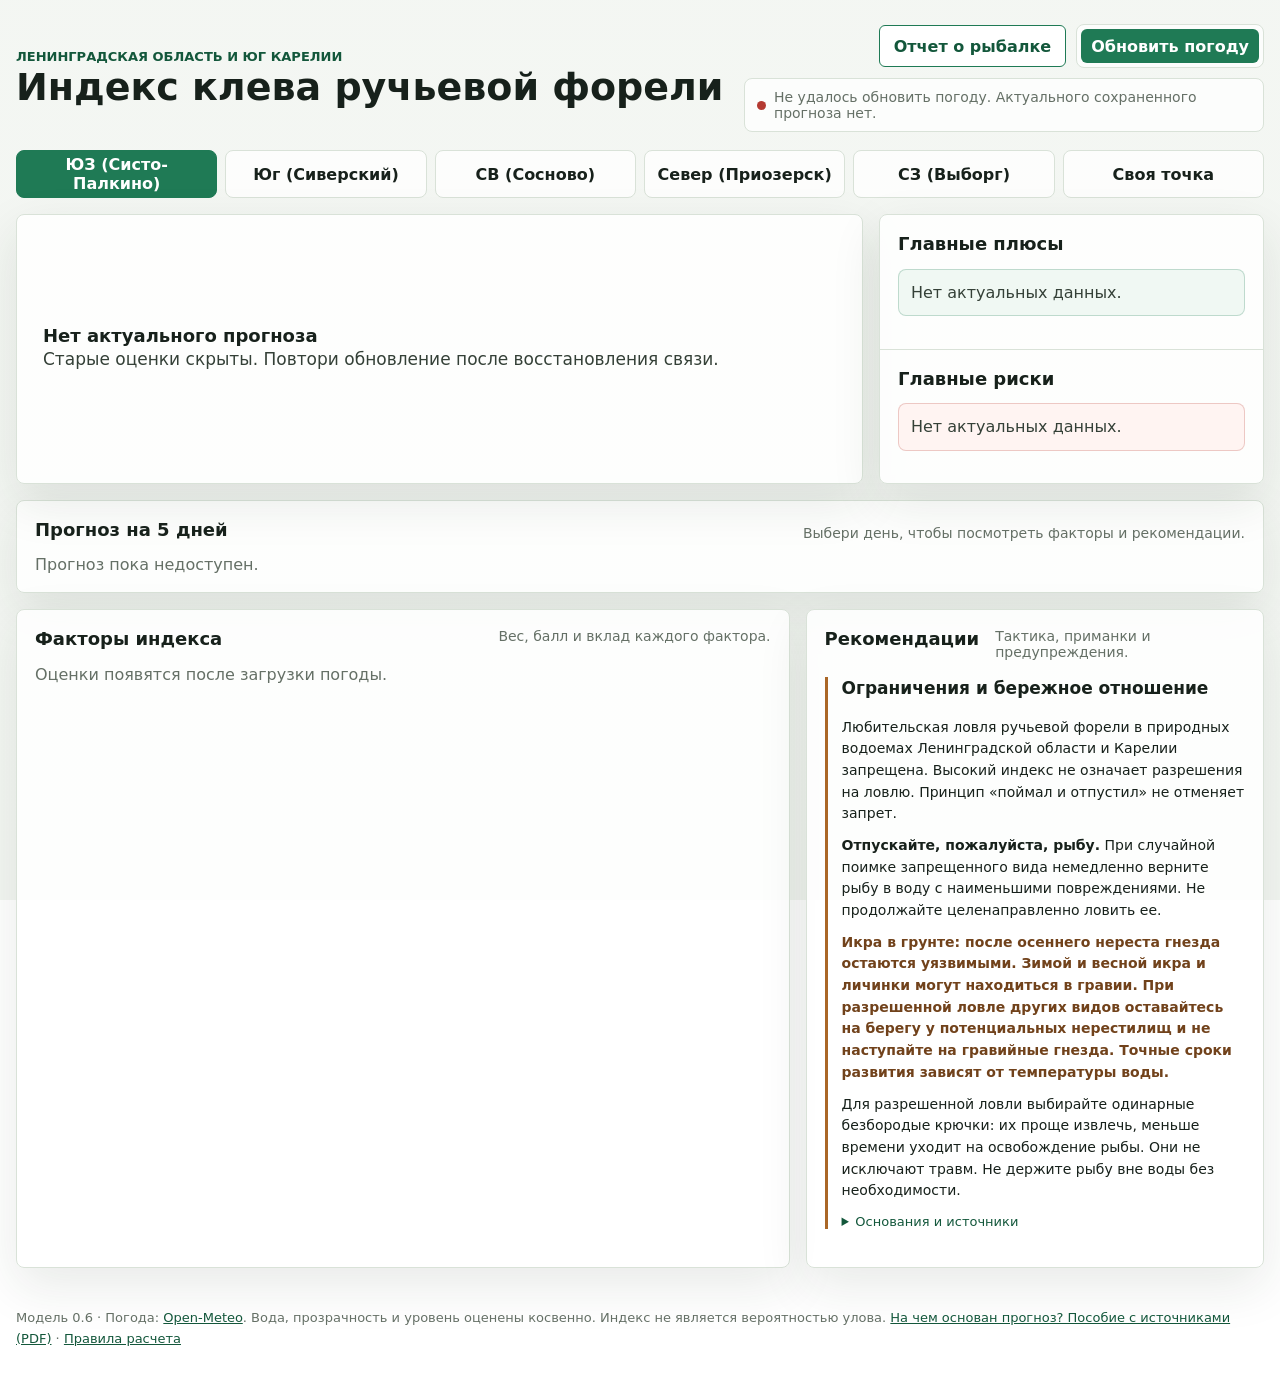
==== commit f528d43a: "Add voluntary fishing reports via private Google Sheets" ====
--- a/app/index.html
+++ b/app/index.html
@@ -4,7 +4,7 @@
     <meta charset="utf-8" />
     <meta name="viewport" content="width=device-width, initial-scale=1" />
     <title>Индекс клева ручьевой форели</title>
-    <link rel="stylesheet" href="./styles.css?v=0.8" />
+    <link rel="stylesheet" href="./styles.css?v=0.9" />
   </head>
   <body>
     <main class="app-shell">
@@ -14,6 +14,7 @@
           <h1>Индекс клева ручьевой форели</h1>
         </div>
         <div class="top-actions">
+          <button class="feedback-button" id="feedbackOpen" type="button" data-feedback-url="https://docs.google.com/forms/d/e/1FAIpQLSfwTraA5kHzZnJAEGCwaQiVefHgDDD7_S6n1bqVIfUKngwlSg/viewform" hidden>Отчет о рыбалке</button>
           <div class="mode-switch" aria-label="Обновление данных">
             <button class="mode-button active" type="button" data-mode="live">Обновить погоду</button>
           </div>
@@ -97,10 +98,20 @@
       <footer class="model-note">Модель 0.6 · Погода: <a href="https://open-meteo.com/">Open-Meteo</a>. Вода, прозрачность и уровень оценены косвенно. Индекс не является вероятностью улова. <a href="../docs/methodology.pdf" target="_blank" rel="noopener">На чем основан прогноз? Пособие с источниками (PDF)</a> · <a href="https://github.com/Xenobiotik/trout-dashboard/blob/main/docs/model-v0.6.md">Правила расчета</a></footer>
     </main>
 
+    <dialog class="feedback-dialog" id="feedbackDialog" aria-labelledby="feedbackTitle">
+      <header class="feedback-header">
+        <h2 id="feedbackTitle">Отчет о рыбалке</h2>
+        <button id="feedbackClose" class="feedback-close" type="button" autofocus>Закрыть</button>
+        <a id="feedbackExternal" target="_blank" rel="noopener noreferrer">Открыть форму в отдельной вкладке</a>
+      </header>
+      <div class="feedback-body" id="feedbackBody"></div>
+    </dialog>
+
     <script src="./live-data.js?v=0.6"></script>
     <script src="./online-engine.js?v=0.7"></script>
     <script src="./data-cache.js?v=0.7"></script>
     <script src="./custom-location.js?v=0.8"></script>
-    <script src="./app.js?v=0.8"></script>
+    <script src="./app.js?v=0.8.1"></script>
+    <script src="./feedback.js?v=0.9"></script>
   </body>
 </html>
--- a/app/styles.css
+++ b/app/styles.css
@@ -145,6 +145,50 @@
 .calculation { margin: 10px 0; padding: 10px 0; border-block: 1px solid var(--line); font-size: 14px; line-height: 1.6; overflow-wrap: anywhere; }
 .model-note { margin-top: 24px; color: var(--muted); font-size: 13px; line-height: 1.6; }
 .model-note a { color: var(--accent-deep); }
+
+.feedback-button,
+.feedback-close {
+  min-height: 42px;
+  padding: 8px 14px;
+  border: 1px solid var(--accent);
+  border-radius: 6px;
+  background: white;
+  color: var(--accent-deep);
+  font-weight: 700;
+  cursor: pointer;
+}
+
+.feedback-button:hover,
+.feedback-close:hover { background: var(--surface-soft); }
+.feedback-button:focus-visible,
+.feedback-close:focus-visible,
+.feedback-header a:focus-visible { outline: 3px solid var(--blue); outline-offset: 3px; }
+.feedback-dialog {
+  width: min(900px, calc(100% - 24px));
+  height: min(900px, calc(100dvh - 24px));
+  max-width: none;
+  max-height: none;
+  padding: 0;
+  border: 1px solid var(--line);
+  border-radius: 8px;
+  background: white;
+  color: var(--ink);
+}
+.feedback-dialog[open] { display: grid; grid-template-rows: auto minmax(0, 1fr); }
+.feedback-dialog::backdrop { background: rgba(15, 22, 18, .55); }
+body:has(.feedback-dialog[open]) { overflow: hidden; }
+.feedback-header {
+  display: grid;
+  grid-template-columns: minmax(0, 1fr) auto;
+  align-items: center;
+  gap: 10px;
+  padding: 12px 16px;
+  border-bottom: 1px solid var(--line);
+}
+.feedback-header h2 { font-size: 18px; }
+.feedback-header a { grid-column: 1 / -1; color: var(--accent-deep); font-size: 13px; }
+.feedback-body { min-height: 0; }
+.feedback-body iframe { display: block; width: 100%; height: 100%; border: 0; }
 
 .region-tabs {
   display: grid;
@@ -295,13 +339,6 @@
   line-height: 1.5;
 }
 
-.confidence-note {
-  margin-bottom: 12px;
-  color: var(--muted);
-  font-size: 14px;
-  line-height: 1.5;
-}
-
 .fishing-care {
   margin-bottom: 20px;
   padding-left: 14px;
